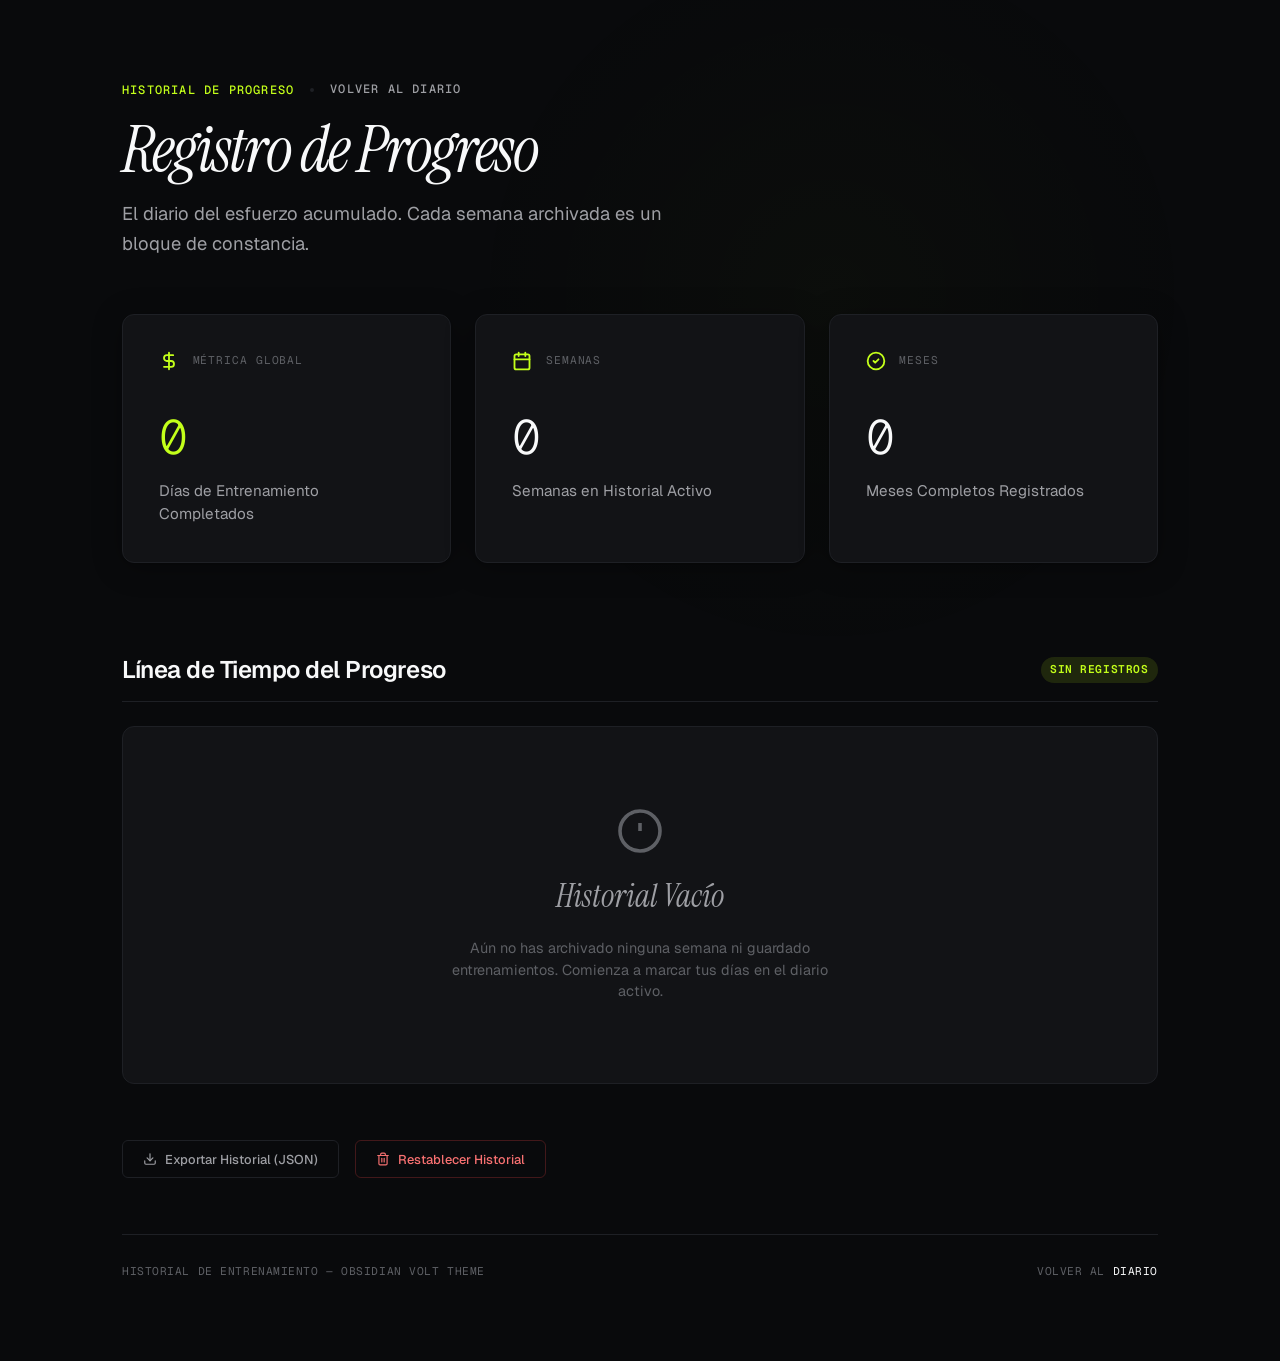
==== historial.html @ bdcbb493 "^Paso 1" ====
<!DOCTYPE html>
<html lang="es">

<head>
  <meta charset="UTF-8">
  <meta name="viewport" content="width=device-width, initial-scale=1.0">
  <title>Diario de Entrenamiento — Historial de Progreso</title>
  <meta name="description"
    content="Historial completo de progreso de entrenamiento. Agrupación de entrenamientos por semanas y meses.">
  <link rel="preconnect" href="https://fonts.googleapis.com">
  <link rel="preconnect" href="https://fonts.gstatic.com" crossorigin>
  <link
    href="https://fonts.googleapis.com/css2?family=Instrument+Serif:ital@0;1&family=Geist:wght@300;400;500;600;700&family=Geist+Mono:wght@400;500;600&display=swap"
    rel="stylesheet">
  <link rel="stylesheet" href="style.css?v=1.2">
</head>

<body>

  <!-- Background Subtle Blob (Ambient Motion) -->
  <div class="ambient-glow" id="ambientGlow"></div>

  <div class="app-container">

    <!-- Editorial Header -->
    <header class="main-header">
      <div class="header-meta">
        <span class="meta-tag">HISTORIAL DE PROGRESO</span>
        <span class="meta-divider"></span>
        <a href="index.html" class="history-link" id="backToDiaryLink">VOLVER AL DIARIO</a>
      </div>
      <h1 class="main-title">Registro de Progreso</h1>
      <p class="main-subtitle font-serif">El diario del esfuerzo acumulado. Cada semana archivada es un bloque de
        constancia.</p>
    </header>

    <!-- Bento Grid Stats Summary -->
    <section class="bento-grid" id="historyStatsGrid" style="grid-template-rows: auto; margin-bottom: 2rem;">
      <div class="bento-card">
        <div class="card-header">
          <div class="card-header-left">
            <svg class="card-icon" viewBox="0 0 24 24" fill="none" stroke="currentColor" stroke-width="2.2">
              <path d="M12 2v20M17 5H9.5a3.5 3.5 0 0 0 0 7h5a3.5 3.5 0 0 1 0 7H6" stroke-linecap="round"
                stroke-linejoin="round" />
            </svg>
            <span class="card-category">MÉTRICA GLOBAL</span>
          </div>
        </div>
        <div class="card-body" style="gap: 0.25rem;">
          <h2 class="card-title" id="statTotalWorkouts"
            style="font-size: 3rem; font-family: var(--font-mono); font-weight: 300; color: var(--volt-primary);">0</h2>
          <p class="section-block-text">Días de Entrenamiento Completados</p>
        </div>
      </div>

      <div class="bento-card">
        <div class="card-header">
          <div class="card-header-left">
            <svg class="card-icon" viewBox="0 0 24 24" fill="none" stroke="currentColor" stroke-width="2.2">
              <rect x="3" y="4" width="18" height="18" rx="2" ry="2" stroke-linecap="round" stroke-linejoin="round" />
              <line x1="16" y1="2" x2="16" y2="6" stroke-linecap="round" stroke-linejoin="round" />
              <line x1="8" y1="2" x2="8" y2="6" stroke-linecap="round" stroke-linejoin="round" />
              <line x1="3" y1="10" x2="21" y2="10" stroke-linecap="round" stroke-linejoin="round" />
            </svg>
            <span class="card-category">SEMANAS</span>
          </div>
        </div>
        <div class="card-body" style="gap: 0.25rem;">
          <h2 class="card-title" id="statTotalWeeks"
            style="font-size: 3rem; font-family: var(--font-mono); font-weight: 300; color: var(--text-primary);">0</h2>
          <p class="section-block-text">Semanas en Historial Activo</p>
        </div>
      </div>

      <div class="bento-card">
        <div class="card-header">
          <div class="card-header-left">
            <svg class="card-icon" viewBox="0 0 24 24" fill="none" stroke="currentColor" stroke-width="2.2">
              <circle cx="12" cy="12" r="10" stroke-linecap="round" stroke-linejoin="round" />
              <path d="m9 12 2 2 4-4" stroke-linecap="round" stroke-linejoin="round" />
            </svg>
            <span class="card-category">MESES</span>
          </div>
        </div>
        <div class="card-body" style="gap: 0.25rem;">
          <h2 class="card-title" id="statTotalMonths"
            style="font-size: 3rem; font-family: var(--font-mono); font-weight: 300; color: var(--text-primary);">0</h2>
          <p class="section-block-text">Meses Completos Registrados</p>
        </div>
      </div>
    </section>

    <!-- Main History Timeline Section -->
    <main class="history-main">
      <div class="history-section-header">
        <h2 class="history-section-title">Línea de Tiempo del Progreso</h2>
        <span class="badge badge-volt" id="historyStatusBadge">CARGANDO REGISTROS...</span>
      </div>

      <div id="historyTreeContainer" class="history-tree">
        <!-- Rendered dynamically by JS -->
      </div>

      <!-- Settings & Utilities -->
      <div class="history-actions-panel">
        <button class="history-util-btn btn-export" onclick="exportHistoryData()">
          <svg viewBox="0 0 24 24" fill="none" stroke="currentColor" stroke-width="2" stroke-linecap="round"
            stroke-linejoin="round">
            <path d="M21 15v4a2 2 0 0 1-2 2H5a2 2 0 0 1-2-2v-4"></path>
            <polyline points="7 10 12 15 17 10"></polyline>
            <line x1="12" y1="15" x2="12" y2="3"></line>
          </svg>
          Exportar Historial (JSON)
        </button>
        <button class="history-util-btn btn-reset" onclick="resetHistoryData()">
          <svg viewBox="0 0 24 24" fill="none" stroke="currentColor" stroke-width="2" stroke-linecap="round"
            stroke-linejoin="round">
            <polyline points="3 6 5 6 21 6"></polyline>
            <path d="M19 6v14a2 2 0 0 1-2 2H7a2 2 0 0 1-2-2V6m3 0V4a2 2 0 0 1 2-2h4a2 2 0 0 1 2 2v2"></path>
            <line x1="10" y1="11" x2="10" y2="17"></line>
            <line x1="14" y1="11" x2="14" y2="17"></line>
          </svg>
          Restablecer Historial
        </button>
      </div>
    </main>

    <!-- Minimal Footer -->
    <footer class="main-footer">
      <span class="footer-meta">Historial de Entrenamiento — Obsidian Volt Theme</span>
      <span class="footer-meta">VOLVER AL <a href="index.html"
          style="color: var(--text-primary); text-decoration: none;">DIARIO</a></span>
    </footer>

  </div>

  <script src="historial.js?v=1.2"></script>
</body>

</html>
---- style.css ----
/* ==========================================================================
   DESIGN SYSTEM & VARIABLES (Obsidian Volt Theme - Dark Athletic)
   ========================================================================== */
:root {
  /* Colors */
  --canvas-bg: #090A0C;
  --surface-card: #121316;
  --border-color: #1E2025;
  --border-color-hover: #2E313A;
  --text-primary: #F8F9FA;
  --text-secondary: #9E9FA4;
  --text-muted: #5E6065;
  
  /* Volt Accent */
  --volt-primary: #C3FF1A;
  --volt-primary-hover: #B2EC12;
  --volt-glow: rgba(195, 255, 26, 0.15);

  /* Muted Pastels (Accents in Dark Mode) */
  --pastel-red-bg: rgba(239, 68, 68, 0.15);
  --pastel-red-text: #F87171;
  --pastel-blue-bg: rgba(59, 130, 246, 0.15);
  --pastel-blue-text: #60A5FA;
  --pastel-green-bg: rgba(16, 185, 129, 0.15);
  --pastel-green-text: #34D399;
  --pastel-yellow-bg: rgba(245, 158, 11, 0.15);
  --pastel-yellow-text: #FBBF24;

  /* Typography */
  --font-sans: 'Geist', 'SF Pro Display', -apple-system, BlinkMacSystemFont, 'Segoe UI', Roboto, sans-serif;
  --font-serif: 'Instrument Serif', 'Playfair Display', Georgia, serif;
  --font-mono: 'Geist Mono', 'SF Mono', 'JetBrains Mono', monospace;

  /* Animation Curves */
  --ease-out: cubic-bezier(0.23, 1, 0.32, 1);
  --ease-in-out: cubic-bezier(0.77, 0, 0.175, 1);
  --ease-drawer: cubic-bezier(0.32, 0.72, 0, 1);
  
  /* Shadows (Dark-optimized) */
  --shadow-subtle: 0 4px 30px rgba(0, 0, 0, 0.3), 0 1px 3px rgba(0, 0, 0, 0.2);
  --shadow-hover: 0 15px 50px rgba(0, 0, 0, 0.5), 0 2px 8px rgba(0, 0, 0, 0.3);
}

/* ==========================================================================
   RESET & SYSTEM DEFAULTS
   ========================================================================== */
*, *::before, *::after {
  box-sizing: border-box;
  margin: 0;
  padding: 0;
}

body {
  background-color: var(--canvas-bg);
  color: var(--text-primary);
  font-family: var(--font-sans);
  line-height: 1.6;
  -webkit-font-smoothing: antialiased;
  -moz-osx-font-smoothing: grayscale;
  overflow-x: hidden;
  position: relative;
  min-height: 100vh;
}

/* Background Ambient Glow (Volt Accent) */
.ambient-glow {
  position: fixed;
  top: -10%;
  left: 35%;
  width: 60vw;
  height: 60vw;
  background: radial-gradient(circle, rgba(195, 255, 26, 0.02) 0%, rgba(9, 10, 12, 0) 70%);
  z-index: -1;
  pointer-events: none;
  animation: floatAmbient 25s infinite alternate ease-in-out;
}

@keyframes floatAmbient {
  0% {
    transform: translate(0, 0) scale(1);
  }
  100% {
    transform: translate(-10%, 15%) scale(1.1);
  }
}

/* ==========================================================================
   LAYOUT CONTAINERS
   ========================================================================== */
.app-container {
  max-width: 1100px;
  margin: 0 auto;
  padding: 5rem 2rem;
  display: flex;
  flex-direction: column;
  gap: 3.5rem;
}

/* ==========================================================================
   TYPOGRAPHY & HEADERS
   ========================================================================== */
.main-header {
  display: flex;
  flex-direction: column;
  gap: 1rem;
  animation: slideFadeIn 600ms var(--ease-out) forwards;
}

.header-meta {
  display: flex;
  align-items: center;
  gap: 1rem;
  font-family: var(--font-mono);
  font-size: 0.75rem;
  font-weight: 500;
  letter-spacing: 0.1em;
  color: var(--text-muted);
}

.meta-tag {
  color: var(--volt-primary);
}

.meta-divider {
  width: 4px;
  height: 4px;
  background-color: var(--border-color);
  border-radius: 50%;
}

.history-link {
  color: var(--text-secondary);
  text-decoration: none;
  border-bottom: 1px dashed transparent;
  transition: color 150ms var(--ease-out), border-color 150ms var(--ease-out);
}

.history-link:hover {
  color: var(--volt-primary);
  border-bottom-color: var(--volt-primary);
}

.main-title {
  font-family: var(--font-serif);
  font-size: 4rem;
  font-weight: 400;
  font-style: italic;
  line-height: 1.05;
  letter-spacing: -0.03em;
  color: var(--text-primary);
}

.main-subtitle {
  font-family: var(--font-sans);
  font-size: 1.15rem;
  font-weight: 400;
  color: var(--text-secondary);
  max-width: 600px;
}

/* ==========================================================================
   NAVIGATION (Calendar Tabs)
   ========================================================================== */
.calendar-nav {
  position: sticky;
  top: 1rem;
  z-index: 10;
  animation: slideFadeIn 600ms var(--ease-out) forwards;
  animation-delay: 80ms;
  opacity: 0;
  width: 100%;
  max-width: 100%;
}

.nav-scroll-wrapper {
  display: flex;
  gap: 0.75rem;
  background: rgba(18, 19, 22, 0.85);
  backdrop-filter: blur(12px);
  -webkit-backdrop-filter: blur(12px);
  padding: 0.5rem;
  border-radius: 12px;
  border: 1px solid var(--border-color);
  overflow-x: auto;
  scrollbar-width: none; /* Firefox */
  width: 100%;
  max-width: 100%;
}

.nav-scroll-wrapper::-webkit-scrollbar {
  display: none; /* Safari / Chrome */
}

.day-btn {
  flex: 1;
  min-width: 110px;
  background: transparent;
  border: 1px solid transparent;
  padding: 0.75rem 1rem;
  border-radius: 8px;
  cursor: pointer;
  display: flex;
  flex-direction: column;
  align-items: flex-start;
  gap: 0.25rem;
  text-align: left;
  transition: background 150ms var(--ease-out), border 150ms var(--ease-out), transform 150ms var(--ease-out);
}

@media (hover: hover) and (pointer: fine) {
  .day-btn:hover {
    background: rgba(255, 255, 255, 0.03);
    border-color: var(--border-color);
  }
}

.day-btn:active {
  transform: scale(0.97);
}

.day-btn.active {
  background: var(--volt-primary);
  border-color: var(--volt-primary);
}

.day-name {
  font-size: 0.75rem;
  font-family: var(--font-mono);
  text-transform: uppercase;
  letter-spacing: 0.05em;
  font-weight: 600;
  color: var(--text-muted);
}

.day-btn.active .day-name {
  color: #384F00;
}

.day-routine-name {
  font-size: 0.95rem;
  font-weight: 600;
  color: var(--text-primary);
  white-space: nowrap;
}

.day-btn.active .day-routine-name {
  color: #000000;
}

/* Indicators for Completion */
.day-completion-dot {
  width: 5px;
  height: 5px;
  background-color: var(--volt-primary);
  border-radius: 50%;
  margin-top: 0.25rem;
  opacity: 0;
  transition: opacity 200ms ease;
}

.day-btn.completed .day-completion-dot {
  opacity: 1;
}

.day-btn.active.completed .day-completion-dot {
  background-color: #000000;
}

/* ==========================================================================
   BENTO GRID SYSTEM
   ========================================================================== */
.bento-grid {
  display: grid;
  grid-template-columns: repeat(3, 1fr);
  grid-auto-rows: auto;
  gap: 1.5rem;
  animation: slideFadeIn 600ms var(--ease-out) forwards;
  animation-delay: 160ms;
  opacity: 0;
}

.col-span-2 {
  grid-column: span 2;
}

.row-span-2 {
  grid-row: span 2;
}

.bento-card {
  background-color: var(--surface-card);
  border: 1px solid var(--border-color);
  border-radius: 12px;
  padding: 2.25rem;
  display: flex;
  flex-direction: column;
  gap: 1.75rem;
  position: relative;
  transition: border-color 200ms var(--ease-out), box-shadow 200ms var(--ease-out);
  box-shadow: var(--shadow-subtle);
}

@media (hover: hover) and (pointer: fine) {
  .bento-card:hover {
    border-color: var(--border-color-hover);
    box-shadow: var(--shadow-hover);
  }
}

/* Bento Card Header */
.card-header {
  display: flex;
  align-items: flex-start;
  justify-content: space-between;
  gap: 1rem;
}

.card-header-left {
  display: flex;
  align-items: center;
  gap: 0.85rem;
}

.card-icon {
  width: 20px;
  height: 20px;
  color: var(--volt-primary);
  flex-shrink: 0;
}

.title-wrapper {
  display: flex;
  flex-direction: column;
  gap: 0.15rem;
}

.card-category {
  font-family: var(--font-mono);
  font-size: 0.7rem;
  letter-spacing: 0.08em;
  text-transform: uppercase;
  color: var(--text-muted);
}

.card-title {
  font-size: 1.35rem;
  font-weight: 600;
  letter-spacing: -0.01em;
  color: var(--text-primary);
}

/* Badges */
.badge {
  font-family: var(--font-mono);
  font-size: 0.7rem;
  font-weight: 600;
  letter-spacing: 0.05em;
  padding: 0.25rem 0.6rem;
  border-radius: 9999px;
  text-transform: uppercase;
}

.badge-green {
  background-color: var(--pastel-green-bg);
  color: var(--pastel-green-text);
}

.badge-blue {
  background-color: var(--pastel-blue-bg);
  color: var(--pastel-blue-text);
}

.badge-red {
  background-color: var(--pastel-red-bg);
  color: var(--pastel-red-text);
}

.badge-yellow {
  background-color: var(--pastel-yellow-bg);
  color: var(--pastel-yellow-text);
}

.badge-volt {
  background-color: rgba(195, 255, 26, 0.12);
  color: var(--volt-primary);
}

/* ==========================================================================
   CARD BODY CONTENTS
   ========================================================================== */
.card-body {
  display: flex;
  flex-direction: column;
  gap: 1.5rem;
  height: 100%;
}

.divider {
  width: 100%;
  height: 1px;
  background-color: var(--border-color);
}

.section-block {
  display: flex;
  flex-direction: column;
  gap: 0.5rem;
}

.section-block-title {
  font-size: 0.85rem;
  font-family: var(--font-mono);
  text-transform: uppercase;
  letter-spacing: 0.05em;
  color: var(--text-muted);
}

.section-block-text {
  font-size: 0.95rem;
  color: var(--text-secondary);
  line-height: 1.5;
}

/* ==========================================================================
   EXERCISE CONTAINER & DETAIL ITEMS
   ========================================================================== */
.exercises-container {
  display: flex;
  flex-direction: column;
  gap: 1.25rem;
}

.exercise-row {
  border: 1px solid var(--border-color);
  border-radius: 8px;
  padding: 1.25rem;
  display: flex;
  flex-direction: column;
  gap: 1rem;
  background-color: #17181D;
  transition: border-color 200ms var(--ease-out), background-color 200ms var(--ease-out);
}

.exercise-row.completed {
  border-color: rgba(195, 255, 26, 0.25);
  background-color: rgba(195, 255, 26, 0.02);
}

.exercise-meta-row {
  display: flex;
  align-items: flex-start;
  justify-content: space-between;
  gap: 1rem;
}

.exercise-info {
  display: flex;
  align-items: flex-start;
  gap: 0.75rem;
}

.exercise-num {
  font-family: var(--font-mono);
  font-size: 0.85rem;
  color: var(--text-muted);
  margin-top: 0.15rem;
}

.exercise-name-wrapper {
  display: flex;
  flex-direction: column;
  gap: 0.25rem;
}

.exercise-name {
  font-size: 1.05rem;
  font-weight: 600;
  color: var(--text-primary);
}

.exercise-notes {
  font-size: 0.85rem;
  color: var(--text-secondary);
  line-height: 1.4;
}

.exercise-badge-container {
  display: flex;
  align-items: center;
  gap: 0.5rem;
}

/* Interactive Sets & Tracking Panel */
.exercise-tracking {
  display: flex;
  flex-wrap: wrap;
  gap: 1rem;
  align-items: center;
  justify-content: space-between;
  border-top: 1px solid var(--border-color);
  padding-top: 0.85rem;
}

.sets-group {
  display: flex;
  flex-wrap: wrap;
  gap: 0.75rem 0.5rem;
  align-items: center;
}

.set-track-item {
  display: flex;
  align-items: center;
  gap: 0.4rem;
  font-size: 0.85rem;
}

.set-label {
  font-family: var(--font-mono);
  color: var(--text-secondary);
}

.rep-input {
  width: 44px;
  height: 28px;
  border: 1px solid var(--border-color);
  border-radius: 4px;
  text-align: center;
  font-family: var(--font-mono);
  font-size: 0.85rem;
  color: var(--text-primary);
  background-color: #0E0F12;
  transition: border-color 150ms var(--ease-out);
}

.rep-input:focus {
  outline: none;
  border-color: var(--volt-primary);
}

/* Custom Mini Checkbox Button for Series */
.set-checkbox-label {
  display: flex;
  align-items: center;
  justify-content: center;
  width: 28px;
  height: 28px;
  border: 1px solid var(--border-color);
  border-radius: 4px;
  background-color: #0E0F12;
  cursor: pointer;
  transition: background-color 150ms var(--ease-out), border-color 150ms var(--ease-out), transform 100ms var(--ease-out);
}

.set-checkbox-label:active {
  transform: scale(0.92);
}

.set-checkbox {
  display: none;
}

.set-checkbox-label svg {
  width: 12px;
  height: 12px;
  color: transparent;
  transition: color 150ms var(--ease-out);
}

.set-checkbox:checked + .set-checkbox-label {
  background-color: var(--volt-primary);
  border-color: var(--volt-primary);
}

.set-checkbox:checked + .set-checkbox-label svg {
  color: #000000;
}

/* Rest day card state */
.rest-day-message {
  display: flex;
  flex-direction: column;
  align-items: center;
  justify-content: center;
  padding: 4rem 2rem;
  text-align: center;
  gap: 1.25rem;
}

.rest-title {
  font-family: var(--font-serif);
  font-size: 2.5rem;
  font-style: italic;
  font-weight: 400;
  color: var(--volt-primary);
}

.rest-desc {
  max-width: 450px;
  color: var(--text-secondary);
}

/* ==========================================================================
   SUPPLEMENTS & CHECKBOX LIST
   ========================================================================== */
.supplements-list {
  display: flex;
  flex-direction: column;
  gap: 0.85rem;
}

.supplement-item {
  display: flex;
  align-items: center;
  gap: 0.75rem;
  cursor: pointer;
}

.supp-checkbox {
  display: none;
}

.supp-checkbox-box {
  width: 18px;
  height: 18px;
  border: 1px solid var(--border-color);
  border-radius: 4px;
  background-color: #0E0F12;
  display: flex;
  align-items: center;
  justify-content: center;
  transition: background-color 150ms var(--ease-out), border-color 150ms var(--ease-out);
}

.supp-checkbox-box svg {
  width: 10px;
  height: 10px;
  color: transparent;
  transition: color 150ms var(--ease-out);
}

.supp-checkbox:checked + .supp-checkbox-box {
  background-color: var(--volt-primary);
  border-color: var(--volt-primary);
}

.supp-checkbox:checked + .supp-checkbox-box svg {
  color: #000000;
}

.supp-name {
  font-size: 0.9rem;
  color: var(--text-secondary);
  transition: color 150ms var(--ease-out);
}

.supp-checkbox:checked ~ .supp-name {
  color: var(--volt-primary);
  text-decoration: line-through;
  opacity: 0.7;
}

/* ==========================================================================
   RULES BOXES
   ========================================================================== */
.rules-grid {
  display: grid;
  grid-template-columns: repeat(3, 1fr);
  gap: 2rem;
  border-top: 1px solid var(--border-color);
  padding-top: 1.5rem;
}

.rule-item {
  display: flex;
  flex-direction: column;
  gap: 0.75rem;
}

.rule-number {
  font-family: var(--font-mono);
  font-size: 1.5rem;
  font-weight: 300;
  color: var(--text-muted);
  border-bottom: 1px solid var(--border-color);
  padding-bottom: 0.35rem;
  width: fit-content;
}

.rule-content {
  display: flex;
  flex-direction: column;
  gap: 0.25rem;
}

.rule-title {
  font-size: 0.95rem;
  font-weight: 600;
  color: var(--text-primary);
}

.rule-desc {
  font-size: 0.85rem;
  color: var(--text-secondary);
  line-height: 1.5;
}

/* ==========================================================================
   FOOTER SECTION
   ========================================================================== */
.main-footer {
  display: flex;
  justify-content: space-between;
  align-items: center;
  border-top: 1px solid var(--border-color);
  padding-top: 1.75rem;
  font-family: var(--font-mono);
  font-size: 0.7rem;
  color: var(--text-muted);
  letter-spacing: 0.05em;
  text-transform: uppercase;
}

.kbd-btn {
  font-family: var(--font-mono);
  border: 1px solid var(--border-color);
  border-radius: 4px;
  background: #121316;
  padding: 2px 5px;
  font-size: 0.65rem;
  color: var(--text-primary);
}

/* ==========================================================================
   KEYFRAME ANIMATIONS & EXIT/ENTER STATES
   ========================================================================== */
@keyframes slideFadeIn {
  from {
    opacity: 0;
    transform: translateY(12px);
  }
  to {
    opacity: 1;
    transform: translateY(0);
  }
}

/* Page load stagger delays */
.bento-card:nth-child(1) { animation-delay: 160ms; }
.bento-card:nth-child(2) { animation-delay: 240ms; }
.bento-card:nth-child(3) { animation-delay: 320ms; }
.bento-card:nth-child(4) { animation-delay: 400ms; }

/* Interactive transition classes (applied dynamically) */
.transition-enter {
  opacity: 0;
  transform: translateY(8px);
}

.transition-enter-active {
  opacity: 1;
  transform: translateY(0);
  transition: opacity 250ms var(--ease-out), transform 250ms var(--ease-out);
}

.transition-exit {
  opacity: 1;
  transform: translateY(0);
}

.transition-exit-active {
  opacity: 0;
  transform: translateY(-8px);
  transition: opacity 150ms var(--ease-out), transform 150ms var(--ease-out);
}

/* ==========================================================================
   RESPONSIVE LAYOUTS
   ========================================================================== */
@media (max-width: 1024px) {
  .app-container {
    padding: 3rem 1.5rem;
  }
  .main-title {
    font-size: 3rem;
  }
}

@media (max-width: 850px) {
  .bento-grid {
    grid-template-columns: 1fr;
  }
  .col-span-2 {
    grid-column: span 1;
  }
  .rules-grid {
    grid-template-columns: 1fr;
    gap: 1.5rem;
  }
}

@media (max-width: 768px) {
  .exercise-tracking {
    flex-direction: column;
    align-items: flex-start;
    gap: 0.85rem;
  }
  .sets-group {
    width: 100%;
    justify-content: flex-start;
  }
}

@media (max-width: 480px) {
  .app-container {
    padding: 2rem 1rem;
    gap: 2rem;
  }
  .main-title {
    font-size: 2.5rem;
  }
  .day-btn {
    min-width: 95px;
    padding: 0.6rem 0.8rem;
  }
  .bento-card {
    padding: 1.5rem;
  }
  .main-footer {
    flex-direction: column;
    gap: 0.75rem;
    align-items: flex-start;
  }
}

/* ==========================================================================
   VISUALIZADOR DE TÉCNICA (Modal Centrado & Botón Volt)
   ========================================================================== */
.exercise-title-row {
  display: flex;
  align-items: center;
  gap: 1rem;
  flex-wrap: wrap;
}

.tech-btn {
  font-family: var(--font-sans);
  font-size: 0.75rem;
  font-weight: 500;
  text-transform: uppercase;
  letter-spacing: 0.05em;
  background: rgba(195, 255, 26, 0.08); /* Volt tint */
  color: var(--volt-primary);
  border: 1px solid rgba(195, 255, 26, 0.25);
  padding: 0.35rem 0.75rem;
  border-radius: 6px;
  cursor: pointer;
  transition: background 150ms var(--ease-out), border-color 150ms var(--ease-out), color 150ms var(--ease-out), transform 150ms var(--ease-out);
}

@media (hover: hover) and (pointer: fine) {
  .tech-btn:hover {
    background: rgba(195, 255, 26, 0.15);
    border-color: var(--volt-primary);
    color: #FFFFFF;
  }
}

.tech-btn:active {
  transform: scale(0.96);
}

/* Global Modal Overlay (Blur + Dark backing) */
.modal-overlay {
  position: fixed;
  top: 0;
  left: 0;
  width: 100vw;
  height: 100vh;
  background-color: rgba(0, 0, 0, 0.7);
  backdrop-filter: blur(8px);
  -webkit-backdrop-filter: blur(8px);
  z-index: 1000;
  display: flex;
  align-items: center;
  justify-content: center;
  opacity: 0;
  pointer-events: none;
  transition: opacity 250ms var(--ease-out);
}

.modal-overlay.open {
  opacity: 1;
  pointer-events: auto;
}

/* Modal Popup Content Box (No browser frame chrome, clean Obsidian Card) */
.modal-content {
  background-color: var(--surface-card);
  border: 1px solid var(--border-color);
  border-radius: 16px;
  padding: 2.5rem;
  width: 90%;
  max-width: 440px;
  box-shadow: 0 20px 80px rgba(0, 0, 0, 0.6);
  position: relative;
  transform: scale(0.95);
  transition: transform 250ms var(--ease-out);
  display: flex;
  flex-direction: column;
  gap: 1.25rem;
}

.modal-overlay.open .modal-content {
  transform: scale(1);
}

/* Modal Close Button (Cross Icon) */
.modal-close-btn {
  position: absolute;
  top: 1.25rem;
  right: 1.25rem;
  background: transparent;
  border: none;
  color: var(--text-secondary);
  cursor: pointer;
  padding: 6px;
  display: flex;
  align-items: center;
  justify-content: center;
  border-radius: 6px;
  transition: color 150ms var(--ease-out), background-color 150ms var(--ease-out), transform 100ms var(--ease-out);
}

.modal-close-btn svg {
  width: 18px;
  height: 18px;
}

@media (hover: hover) and (pointer: fine) {
  .modal-close-btn:hover {
    color: var(--text-primary);
    background-color: rgba(255, 255, 255, 0.05);
  }
}

.modal-close-btn:active {
  transform: scale(0.92);
}

/* Modal Body Content */
.modal-body {
  display: flex;
  flex-direction: column;
  gap: 0.75rem;
  text-align: left;
}

.modal-exercise-name {
  font-family: var(--font-sans);
  font-size: 1.35rem;
  font-weight: 700;
  letter-spacing: -0.01em;
  color: var(--text-primary);
}

.modal-exercise-note {
  font-size: 0.9rem;
  color: var(--text-secondary);
  line-height: 1.5;
}

/* Simple Visual GIF Box (Clean white rectangle to wrap the GIF) */
.modal-gif-wrapper {
  background-color: #FFFFFF;
  border: 1px solid var(--border-color);
  border-radius: 8px;
  overflow: hidden;
  display: flex;
  justify-content: center;
  align-items: center;
  padding: 0.5rem;
  margin-top: 0.5rem;
}

.modal-gif {
  max-width: 100%;
  height: auto;
  display: block;
  border-radius: 4px;
}

/* ==========================================================================
   ARCHIVE WIDGET (SUNDAY / REST DAY)
   ========================================================================== */
.archive-section {
  width: 100%;
  margin-top: 2rem;
  display: flex;
  flex-direction: column;
  align-items: center;
}

.archive-divider {
  width: 100%;
  height: 1px;
  background-color: var(--border-color);
  margin-bottom: 2rem;
}

.archive-card {
  background-color: #17181D;
  border: 1px solid var(--border-color);
  border-radius: 12px;
  padding: 2rem;
  max-width: 480px;
  text-align: center;
  display: flex;
  flex-direction: column;
  gap: 1rem;
}

.archive-title {
  font-size: 1.15rem;
  font-weight: 600;
  color: var(--text-primary);
}

.archive-desc {
  font-size: 0.85rem;
  color: var(--text-secondary);
  line-height: 1.5;
}

.archive-btn {
  background-color: var(--volt-primary);
  color: #000000;
  border: 1px solid var(--volt-primary);
  font-family: var(--font-sans);
  font-size: 0.8rem;
  font-weight: 600;
  letter-spacing: 0.05em;
  text-transform: uppercase;
  padding: 0.75rem 1.5rem;
  border-radius: 6px;
  cursor: pointer;
  align-self: center;
  transition: background 150ms var(--ease-out), border-color 150ms var(--ease-out), transform 100ms var(--ease-out);
}

@media (hover: hover) and (pointer: fine) {
  .archive-btn:hover {
    background-color: var(--volt-primary-hover);
    border-color: var(--volt-primary-hover);
  }
}

.archive-btn:active {
  transform: scale(0.97);
}

/* ==========================================================================
   PROGRESS HISTORY STYLES
   ========================================================================== */

/* Main layout wrapper */
.history-main {
  display: flex;
  flex-direction: column;
  gap: 1.5rem;
  animation: slideFadeIn 600ms var(--ease-out) forwards;
  animation-delay: 80ms;
  opacity: 0;
}

.history-section-header {
  display: flex;
  justify-content: space-between;
  align-items: center;
  border-bottom: 1px solid var(--border-color);
  padding-bottom: 0.75rem;
}

.history-section-title {
  font-size: 1.5rem;
  font-weight: 600;
  letter-spacing: -0.02em;
  color: var(--text-primary);
}

/* Empty state message */
.empty-history-message {
  display: flex;
  flex-direction: column;
  align-items: center;
  justify-content: center;
  padding: 5rem 2rem;
  text-align: center;
  background-color: var(--surface-card);
  border: 1px solid var(--border-color);
  border-radius: 12px;
  gap: 1rem;
}

.empty-icon {
  width: 48px;
  height: 48px;
  color: var(--text-muted);
}

.empty-title {
  font-family: var(--font-serif);
  font-size: 2rem;
  font-style: italic;
  font-weight: 400;
  color: var(--text-secondary);
}

.empty-desc {
  max-width: 420px;
  font-size: 0.9rem;
  color: var(--text-muted);
  line-height: 1.5;
}

/* Standalone week active period container */
.active-period-group {
  display: flex;
  flex-direction: column;
  gap: 1.25rem;
}

.period-group-title {
  font-family: var(--font-mono);
  font-size: 0.75rem;
  text-transform: uppercase;
  letter-spacing: 0.08em;
  color: var(--volt-primary);
  margin-top: 1.5rem;
  margin-bottom: 0.25rem;
}

/* Month & Week Collapsible Cards */
.history-month-card {
  background-color: var(--surface-card);
  border: 1px solid var(--border-color);
  border-radius: 12px;
  display: flex;
  flex-direction: column;
  overflow: hidden;
  box-shadow: var(--shadow-subtle);
  transition: border-color 200ms var(--ease-out);
}

.history-month-card.expanded {
  border-color: var(--border-color-hover);
}

.month-header {
  padding: 1.5rem 2rem;
  display: flex;
  justify-content: space-between;
  align-items: center;
  cursor: pointer;
  background-color: rgba(255, 255, 255, 0.01);
  user-select: none;
}

.month-label {
  font-size: 1.25rem;
  font-weight: 700;
  color: var(--text-primary);
  letter-spacing: -0.01em;
}

.month-meta {
  font-family: var(--font-mono);
  font-size: 0.75rem;
  color: var(--text-muted);
}

.month-weeks-body {
  display: none;
  flex-direction: column;
  gap: 1.25rem;
  padding: 0 2rem 2rem 2rem;
}

.history-month-card.expanded .month-weeks-body {
  display: flex;
}

/* History Week Card */
.history-week-card {
  background-color: #17181D;
  border: 1px solid var(--border-color);
  border-radius: 10px;
  display: flex;
  flex-direction: column;
  overflow: hidden;
  transition: border-color 200ms var(--ease-out);
}

.history-week-card.expanded {
  border-color: rgba(195, 255, 26, 0.25);
}

.week-header {
  padding: 1.25rem 1.75rem;
  display: flex;
  justify-content: space-between;
  align-items: center;
  cursor: pointer;
  user-select: none;
}

.header-title-group {
  display: flex;
  align-items: center;
  gap: 0.75rem;
}

.toggle-arrow {
  width: 16px;
  height: 16px;
  color: var(--text-muted);
  transition: transform 200ms var(--ease-out);
}

.history-month-card.expanded > .month-header .toggle-arrow,
.history-week-card.expanded > .week-header .toggle-arrow {
  transform: rotate(90deg);
}

.week-label {
  font-size: 1.05rem;
  font-weight: 600;
  color: var(--text-primary);
}

.week-dates {
  font-family: var(--font-mono);
  font-size: 0.7rem;
  color: var(--text-muted);
  margin-left: 0.5rem;
}

.week-days-body {
  display: none;
  flex-direction: column;
  gap: 0.85rem;
  padding: 0 1.75rem 1.75rem 1.75rem;
}

.history-week-card.expanded .week-days-body {
  display: flex;
}

/* History Day Row */
.history-day-row {
  border: 1px solid var(--border-color);
  border-radius: 6px;
  overflow: hidden;
  background-color: #0E0F12;
  transition: border-color 150ms var(--ease-out);
}

.history-day-row.expanded {
  border-color: var(--border-color-hover);
}

.history-day-header {
  padding: 0.85rem 1.25rem;
  display: flex;
  justify-content: space-between;
  align-items: center;
  cursor: pointer;
  user-select: none;
}

.day-left {
  display: flex;
  align-items: center;
  gap: 1rem;
}

.day-name-tag {
  font-family: var(--font-mono);
  font-size: 0.75rem;
  font-weight: 700;
  color: var(--text-muted);
  width: 32px;
  text-transform: uppercase;
}

.day-title-wrapper {
  display: flex;
  flex-direction: column;
  gap: 0.1rem;
}

.day-routine-type {
  font-family: var(--font-mono);
  font-size: 0.65rem;
  color: var(--volt-primary);
  letter-spacing: 0.05em;
}

.day-title-text {
  font-size: 0.95rem;
  font-weight: 500;
  color: var(--text-primary);
}

.day-right {
  display: flex;
  align-items: center;
  gap: 0.75rem;
}

.expand-day-arrow {
  width: 14px;
  height: 14px;
  color: var(--text-muted);
  transition: transform 200ms var(--ease-out);
}

.history-day-row.expanded .expand-day-arrow {
  transform: rotate(180deg);
}

.history-day-content {
  display: none;
  padding: 1.25rem;
  border-top: 1px solid var(--border-color);
  background-color: #0B0C0E;
}

.history-day-row.expanded .history-day-content {
  display: block;
}

/* Day Details Container */
.day-details-container {
  display: flex;
  flex-direction: column;
  gap: 1.25rem;
}

.history-section-subtitle {
  font-family: var(--font-mono);
  font-size: 0.7rem;
  text-transform: uppercase;
  letter-spacing: 0.05em;
  color: var(--text-muted);
  margin-bottom: 0.75rem;
}

.history-empty-text {
  font-size: 0.85rem;
  color: var(--text-muted);
  font-style: italic;
}

/* History Exercises Detail */
.history-exercise-item {
  display: flex;
  flex-direction: column;
  gap: 0.5rem;
  padding-bottom: 0.75rem;
  border-bottom: 1px solid rgba(255, 255, 255, 0.02);
}

.history-exercise-item:last-child {
  border-bottom: none;
  padding-bottom: 0;
}

.ex-item-info {
  display: flex;
  justify-content: space-between;
  align-items: baseline;
  flex-wrap: wrap;
  gap: 0.5rem;
}

.ex-item-name {
  font-size: 0.9rem;
  font-weight: 600;
  color: var(--text-primary);
}

.ex-item-meta {
  font-size: 0.75rem;
  color: var(--text-muted);
}

.ex-item-sets {
  display: flex;
  flex-wrap: wrap;
  gap: 0.4rem;
}

/* Set Badges */
.history-set-badge {
  font-family: var(--font-mono);
  font-size: 0.65rem;
  padding: 0.15rem 0.4rem;
  border-radius: 4px;
  border: 1px solid var(--border-color);
}

.history-set-badge.completed {
  background-color: rgba(195, 255, 26, 0.06);
  border-color: rgba(195, 255, 26, 0.2);
  color: var(--volt-primary);
}

.history-set-badge.failed {
  background-color: rgba(255, 255, 255, 0.02);
  border-color: var(--border-color);
  color: var(--text-muted);
}

.day-details-divider {
  width: 100%;
  height: 1px;
  background-color: var(--border-color);
}

/* Supplements history tag lists */
.supps-history-block {
  display: flex;
  flex-direction: column;
  gap: 0.5rem;
}

.supps-history-title {
  font-family: var(--font-mono);
  font-size: 0.7rem;
  text-transform: uppercase;
  letter-spacing: 0.05em;
  color: var(--text-muted);
}

.supps-history-tags {
  display: flex;
  flex-wrap: wrap;
  gap: 0.4rem;
}

.supp-history-tag {
  font-size: 0.75rem;
  padding: 0.15rem 0.5rem;
  border-radius: 4px;
  border: 1px solid var(--border-color);
}

.supp-history-tag.completed {
  background-color: rgba(52, 211, 153, 0.06);
  border-color: rgba(52, 211, 153, 0.2);
  color: #34D399;
}

.supp-history-tag.failed {
  background-color: rgba(255, 255, 255, 0.02);
  border-color: var(--border-color);
  color: var(--text-muted);
}

/* Action Control Buttons (bottom of page) */
.history-actions-panel {
  display: flex;
  gap: 1rem;
  margin-top: 2rem;
  flex-wrap: wrap;
}

.history-util-btn {
  font-family: var(--font-sans);
  font-size: 0.8rem;
  font-weight: 500;
  display: flex;
  align-items: center;
  gap: 0.5rem;
  padding: 0.6rem 1.25rem;
  border-radius: 6px;
  cursor: pointer;
  background: transparent;
  transition: background 150ms var(--ease-out), border-color 150ms var(--ease-out), color 150ms var(--ease-out), transform 100ms var(--ease-out);
}

.history-util-btn svg {
  width: 14px;
  height: 14px;
}

.btn-export {
  border: 1px solid var(--border-color);
  color: var(--text-secondary);
}

@media (hover: hover) and (pointer: fine) {
  .btn-export:hover {
    border-color: var(--volt-primary);
    color: var(--volt-primary);
    background-color: rgba(195, 255, 26, 0.02);
  }
}

.btn-reset {
  border: 1px solid rgba(239, 68, 68, 0.25);
  color: #F87171;
}

@media (hover: hover) and (pointer: fine) {
  .btn-reset:hover {
    border-color: #EF4444;
    background-color: rgba(239, 68, 68, 0.05);
  }
}

.history-util-btn:active {
  transform: scale(0.97);
}

@media (max-width: 600px) {
  .history-actions-panel {
    flex-direction: column;
    width: 100%;
  }
  .history-util-btn {
    width: 100%;
    justify-content: center;
  }
}

/* ==========================================================================
   DAY ACTION & FINALIZATION UI
   ========================================================================== */
.day-action-row {
  display: flex;
  justify-content: center;
  margin-top: 2rem;
  border-top: 1px solid var(--border-color);
  padding-top: 1.5rem;
}

.btn-finalize-day {
  background-color: var(--volt-primary);
  color: #000000;
  border: 1px solid var(--volt-primary);
  font-family: var(--font-sans);
  font-size: 0.8rem;
  font-weight: 600;
  letter-spacing: 0.05em;
  text-transform: uppercase;
  padding: 0.75rem 1.5rem;
  border-radius: 6px;
  cursor: pointer;
  transition: background 150ms var(--ease-out), border-color 150ms var(--ease-out), transform 100ms var(--ease-out);
}

@media (hover: hover) and (pointer: fine) {
  .btn-finalize-day:hover {
    background-color: var(--volt-primary-hover);
    border-color: var(--volt-primary-hover);
  }
}

.btn-finalize-day:active {
  transform: scale(0.97);
}

.day-finalized-banner {
  display: flex;
  justify-content: space-between;
  align-items: center;
  background-color: rgba(195, 255, 26, 0.03);
  border: 1px solid rgba(195, 255, 26, 0.15);
  border-radius: 8px;
  padding: 1rem 1.5rem;
  margin-top: 2rem;
}

.banner-left {
  display: flex;
  align-items: center;
  gap: 0.75rem;
  color: var(--volt-primary);
  font-weight: 600;
  font-size: 0.85rem;
  font-family: var(--font-sans);
  text-transform: uppercase;
  letter-spacing: 0.05em;
}

.success-icon {
  width: 18px;
  height: 18px;
  flex-shrink: 0;
}

.btn-modify-day {
  background-color: transparent;
  color: var(--text-secondary);
  border: 1px solid var(--border-color);
  font-family: var(--font-sans);
  font-size: 0.75rem;
  font-weight: 500;
  padding: 0.5rem 1rem;
  border-radius: 4px;
  cursor: pointer;
  transition: background 150ms var(--ease-out), border-color 150ms var(--ease-out), color 150ms var(--ease-out), transform 100ms var(--ease-out);
}

@media (hover: hover) and (pointer: fine) {
  .btn-modify-day:hover {
    border-color: var(--text-primary);
    color: var(--text-primary);
    background-color: rgba(255, 255, 255, 0.02);
  }
}

.btn-modify-day:active {
  transform: scale(0.97);
}
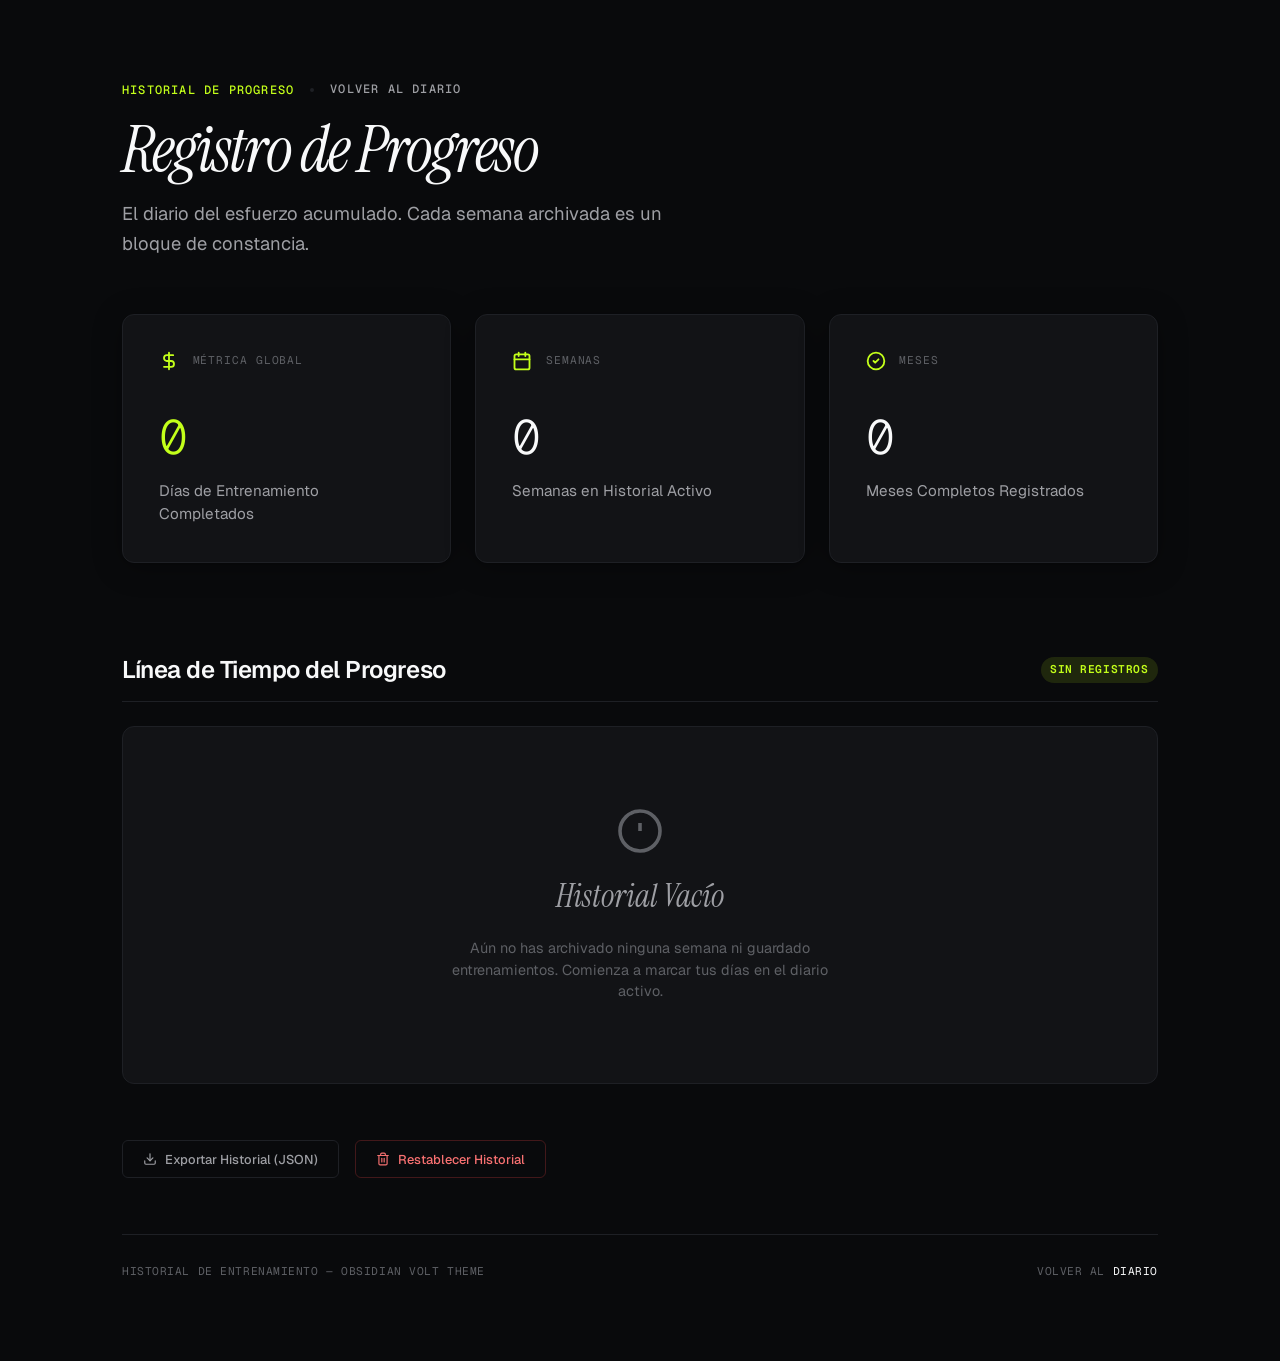
==== commit 70d661ed: "1" ====
--- a/historial.html
+++ b/historial.html
@@ -12,7 +12,7 @@
   <link
     href="https://fonts.googleapis.com/css2?family=Instrument+Serif:ital@0;1&family=Geist:wght@300;400;500;600;700&family=Geist+Mono:wght@400;500;600&display=swap"
     rel="stylesheet">
-  <link rel="stylesheet" href="style.css?v=1.2">
+  <link rel="stylesheet" href="style.css?v=1.8">
 </head>
 
 <body>
--- a/style.css
+++ b/style.css
@@ -50,13 +50,14 @@
   padding: 0;
 }
 
-body {
+html, body {
   background-color: var(--canvas-bg);
   color: var(--text-primary);
   font-family: var(--font-sans);
   line-height: 1.6;
   -webkit-font-smoothing: antialiased;
   -moz-osx-font-smoothing: grayscale;
+  max-width: 100%;
   overflow-x: hidden;
   position: relative;
   min-height: 100vh;
@@ -109,7 +110,8 @@
 .header-meta {
   display: flex;
   align-items: center;
-  gap: 1rem;
+  flex-wrap: wrap;
+  gap: 0.5rem 1rem;
   font-family: var(--font-mono);
   font-size: 0.75rem;
   font-weight: 500;
@@ -170,6 +172,7 @@
   opacity: 0;
   width: 100%;
   max-width: 100%;
+  min-width: 0;
 }
 
 .nav-scroll-wrapper {
@@ -185,6 +188,7 @@
   scrollbar-width: none; /* Firefox */
   width: 100%;
   max-width: 100%;
+  min-width: 0;
 }
 
 .nav-scroll-wrapper::-webkit-scrollbar {
@@ -271,12 +275,13 @@
    ========================================================================== */
 .bento-grid {
   display: grid;
-  grid-template-columns: repeat(3, 1fr);
+  grid-template-columns: repeat(3, minmax(0, 1fr));
   grid-auto-rows: auto;
   gap: 1.5rem;
   animation: slideFadeIn 600ms var(--ease-out) forwards;
   animation-delay: 160ms;
   opacity: 0;
+  min-width: 0;
 }
 
 .col-span-2 {
@@ -470,18 +475,22 @@
   display: flex;
   flex-direction: column;
   gap: 0.25rem;
+  align-items: flex-start;
+  text-align: left;
 }
 
 .exercise-name {
   font-size: 1.05rem;
   font-weight: 600;
   color: var(--text-primary);
+  text-align: left;
 }
 
 .exercise-notes {
   font-size: 0.85rem;
   color: var(--text-secondary);
   line-height: 1.4;
+  text-align: left;
 }
 
 .exercise-badge-container {
@@ -665,7 +674,7 @@
    ========================================================================== */
 .rules-grid {
   display: grid;
-  grid-template-columns: repeat(3, 1fr);
+  grid-template-columns: repeat(3, minmax(0, 1fr));
   gap: 2rem;
   border-top: 1px solid var(--border-color);
   padding-top: 1.5rem;
@@ -788,13 +797,13 @@
 
 @media (max-width: 850px) {
   .bento-grid {
-    grid-template-columns: 1fr;
+    grid-template-columns: minmax(0, 1fr);
   }
   .col-span-2 {
     grid-column: span 1;
   }
   .rules-grid {
-    grid-template-columns: 1fr;
+    grid-template-columns: minmax(0, 1fr);
     gap: 1.5rem;
   }
 }
@@ -823,14 +832,91 @@
     min-width: 95px;
     padding: 0.6rem 0.8rem;
   }
+  .bento-grid {
+    gap: 1rem;
+  }
   .bento-card {
-    padding: 1.5rem;
+    padding: 1.25rem 1rem;
+  }
+  .card-header {
+    flex-direction: column;
+    align-items: flex-start;
+    gap: 0.75rem;
+  }
+  .card-header-right {
+    align-self: flex-start;
+  }
+  .exercise-row {
+    padding: 1rem 0.75rem;
+  }
+  .exercise-title-row {
+    flex-direction: column;
+    align-items: flex-start;
+    gap: 0.5rem;
+  }
+  .rep-input {
+    width: 34px;
+    height: 24px;
+    font-size: 0.8rem;
+  }
+  .set-checkbox-label {
+    width: 24px;
+    height: 24px;
+  }
+  .set-track-item {
+    font-size: 0.8rem;
+    gap: 0.2rem;
   }
   .main-footer {
     flex-direction: column;
     gap: 0.75rem;
     align-items: flex-start;
   }
+  .day-finalized-banner {
+    flex-direction: column;
+    align-items: stretch;
+    gap: 1rem;
+    padding: 1rem;
+  }
+  .day-finalized-banner .btn-modify-day {
+    width: 100%;
+    text-align: center;
+  }
+  .modal-content {
+    padding: 1.5rem 1.25rem;
+  }
+  
+  /* Nested alignment fixes for progress history */
+  .month-header {
+    padding: 1rem 0.75rem;
+  }
+  .month-weeks-body {
+    padding: 0 0.5rem 0.75rem 0.5rem;
+  }
+  .week-header {
+    padding: 0.85rem 0.6rem;
+  }
+  .week-days-body {
+    padding: 0 0.5rem 0.75rem 0.5rem;
+  }
+  .history-day-header {
+    padding: 0.75rem 0.5rem;
+  }
+  .history-day-content {
+    padding: 0.85rem 0.5rem;
+  }
+  .day-left {
+    gap: 0.5rem;
+  }
+  .history-day-header .day-right {
+    padding-left: 40px;
+  }
+  .exercise-meta-row {
+    gap: 0.5rem;
+  }
+  .exercise-badge-container {
+    margin-left: 20px;
+  }
 }
 
 /* ==========================================================================
@@ -839,8 +925,10 @@
 .exercise-title-row {
   display: flex;
   align-items: center;
+  justify-content: flex-start;
   gap: 1rem;
   flex-wrap: wrap;
+  text-align: left;
 }
 
 .tech-btn {
@@ -1533,6 +1621,57 @@
     width: 100%;
     justify-content: center;
   }
+  .month-header {
+    padding: 1.25rem 1rem;
+  }
+  .month-weeks-body {
+    padding: 0 0.85rem 1rem 0.85rem;
+  }
+  .week-header {
+    flex-direction: column;
+    align-items: flex-start;
+    gap: 0.75rem;
+    padding: 1rem 0.85rem;
+  }
+  .header-title-group {
+    flex-wrap: wrap;
+    gap: 0.5rem 0.75rem;
+  }
+  .week-dates {
+    display: block;
+    width: 100%;
+    margin-left: 28px;
+  }
+  .week-header .badge {
+    align-self: flex-start;
+    margin-left: 28px;
+  }
+  .week-days-body {
+    padding: 0 0.85rem 1rem 0.85rem;
+  }
+  .history-day-header {
+    flex-direction: column;
+    align-items: flex-start;
+    gap: 0.75rem;
+    padding: 0.75rem 0.75rem;
+  }
+  .history-day-header .day-right {
+    width: 100%;
+    justify-content: space-between;
+    padding-left: 48px;
+  }
+  .history-day-content {
+    padding: 1rem 0.75rem;
+  }
+  .exercise-meta-row {
+    flex-direction: column;
+    align-items: flex-start;
+    gap: 0.75rem;
+  }
+  .exercise-badge-container {
+    align-self: flex-start;
+    margin-left: 28px;
+  }
 }
 
 /* ==========================================================================
